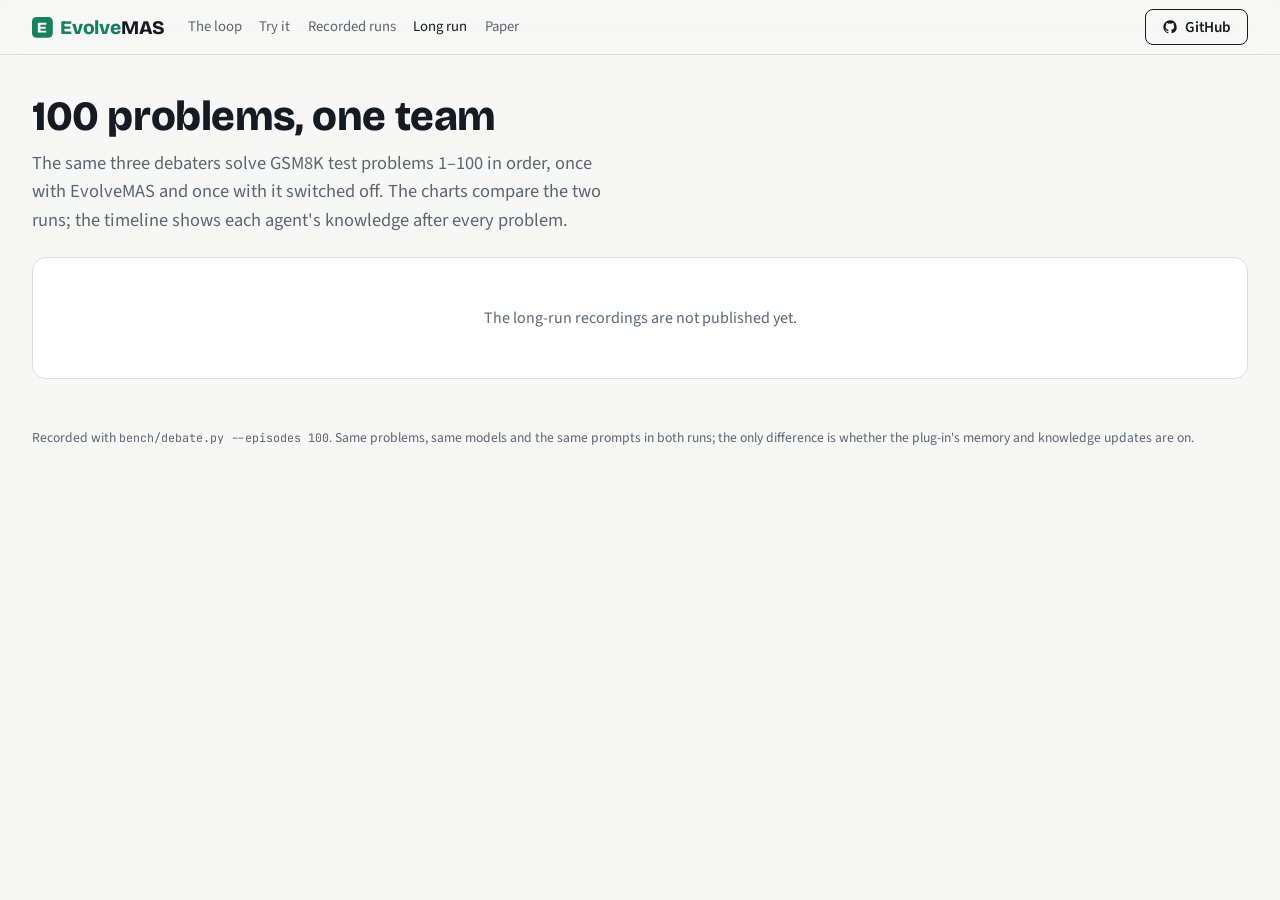
==== docs/longrun.html @ 8e8c8870 "Redesign the site around the method: the page walks Execute, Evaluate, Evolve The homepage now opens" ====
<!doctype html>
<html lang="en">
<head>
<meta charset="utf-8">
<meta name="viewport" content="width=device-width, initial-scale=1, viewport-fit=cover">
<title>EvolveMAS Long Run</title>
<meta name="description" content="One debate team, 100 GSM8K problems in a row, with and without EvolveMAS: accuracy over time and how each agent's knowledge changed.">
<link rel="icon" href="data:image/svg+xml,%3Csvg xmlns=%22http://www.w3.org/2000/svg%22 viewBox=%220 0 32 32%22%3E%3Crect width=%2232%22 height=%2232%22 rx=%227%22 fill=%22%231c8564%22/%3E%3Cpath d=%22M9 9h13v3H13v3h8v3h-8v3h9v3H9z%22 fill=%22white%22/%3E%3C/svg%3E">
<link rel="preconnect" href="https://fonts.googleapis.com">
<link rel="preconnect" href="https://fonts.gstatic.com" crossorigin>
<link rel="stylesheet" href="site.css">
<link rel="stylesheet" href="https://fonts.googleapis.com/css2?family=Bricolage+Grotesque:opsz,wght@12..96,500;12..96,700;12..96,800&family=Source+Sans+3:ital,wght@0,400;0,600;1,400&family=JetBrains+Mono:wght@400;500&display=swap">
<style>
/* Layout: summary numbers, two comparison charts, then a knowledge timeline (slider + per-agent knowledge with diffs). */
:root { --on: var(--know); --off: #8a96a6; --within: var(--mem); }
@media (prefers-color-scheme: dark) { :root:not([data-theme="light"]) { --off: #7d8a9a; } }
:root[data-theme="dark"] { --off: #7d8a9a; }
body { margin: 0; background: var(--bg); color: var(--fg); font: 400 1rem/1.55 var(--font-body); padding-inline: 1rem; padding-block: 0; }
a { color: var(--within); text-underline-offset: 0.18em; }
button, input { font: inherit; color: inherit; }
:focus-visible { outline: 2px solid var(--within); outline-offset: 2px; border-radius: 4px; }
code { font-family: var(--font-mono); font-size: 0.86em; }
.wrap { max-width: 76rem; margin-inline: auto; }
.wrap > header { padding-block: 2rem 1.4rem; }
.back { font: 500 0.8rem/1 var(--font-mono); color: var(--muted); text-decoration: none; }
h1 { font: 800 clamp(1.8rem, 4vw, 2.6rem)/1.05 var(--font-display); margin: 0.5rem 0 0; letter-spacing: -0.01em; }
.lede { color: var(--muted); max-width: 66ch; margin: 0.6rem 0 0; }
h2 { font: 700 1.25rem/1.25 var(--font-display); margin: 0 0 0.3rem; }
.sub { color: var(--muted); font-size: 0.92rem; margin: 0 0 0.9rem; }
.card { background: var(--surface); border: 1px solid var(--rule); border-radius: 14px; padding: 1.1rem 1.2rem 1.2rem; }
.stack { display: grid; gap: 1.2rem; padding-bottom: 3rem; }

.stats { display: grid; grid-template-columns: repeat(auto-fit, minmax(13rem, 1fr)); gap: 1rem; }
.stat { border-top: 2px solid var(--fg); padding-top: 0.55rem; min-width: 0; }
.stat .lbl { color: var(--muted); font-size: 0.88rem; line-height: 1.35; }
.stat .vals { display: flex; gap: 1rem; align-items: baseline; margin-top: 0.25rem; font-variant-numeric: tabular-nums; flex-wrap: wrap; }
.stat .v { font: 700 1.7rem/1 var(--font-display); }
.stat .v small { font: 500 0.72rem/1 var(--font-mono); letter-spacing: 0.06em; text-transform: uppercase; display: block; margin-top: 0.3rem; }
.v.on { color: var(--on); } .v.off { color: var(--off); }

.charts { display: grid; grid-template-columns: minmax(0, 1fr); gap: 1.2rem; }
@media (min-width: 60rem) { .charts { grid-template-columns: minmax(0, 1fr) minmax(0, 1fr); } }
svg.chart { width: 100%; height: auto; display: block; }
.axis { stroke: var(--rule); }
.tick { fill: var(--muted); font: 400 11px var(--font-mono); }
.legend { display: flex; flex-wrap: wrap; gap: 0.3rem 1.2rem; font-size: 0.85rem; color: var(--muted); margin-top: 0.4rem; }
.legend i { display: inline-block; width: 1.1rem; height: 0.22rem; border-radius: 2px; vertical-align: 0.22em; margin-right: 0.35rem; }

.timeline-head { display: flex; flex-wrap: wrap; gap: 0.6rem 1.2rem; align-items: center; justify-content: space-between; }
.slider { display: flex; align-items: center; gap: 0.8rem; flex: 1; min-width: 16rem; }
.slider input { flex: 1; accent-color: var(--on); }
.slider output { font: 500 0.9rem/1 var(--font-mono); min-width: 6.5rem; text-align: right; font-variant-numeric: tabular-nums; }
.stepbtn { border: 1px solid var(--rule); background: transparent; border-radius: 8px; padding: 0.3rem 0.6rem; cursor: pointer; }
.picker { display: flex; gap: 0.3rem; flex-wrap: wrap; }
.picker button { border: 1px solid var(--rule); background: transparent; border-radius: 999px; padding: 0.25rem 0.7rem; cursor: pointer; font-size: 0.85rem; }
.picker button[aria-pressed="true"] { background: var(--fg); color: var(--bg); border-color: var(--fg); }
.changes { margin-top: 0.8rem; }
.changes svg { width: 100%; height: 3.2rem; display: block; cursor: pointer; }

.tl { display: grid; grid-template-columns: minmax(0, 1fr); gap: 1.2rem; margin-top: 1rem; }
@media (min-width: 60rem) { .tl { grid-template-columns: minmax(0, 0.9fr) minmax(0, 1.1fr); } }
.prob { background: var(--surface-2); border-radius: 10px; padding: 0.8rem 0.9rem; font-size: 0.92rem; min-width: 0; }
.prob .id { font: 500 0.72rem/1 var(--font-mono); letter-spacing: 0.06em; text-transform: uppercase; color: var(--muted); }
.prob p { margin: 0.35rem 0 0.7rem; }
.ans { width: 100%; border-collapse: collapse; font-size: 0.86rem; font-variant-numeric: tabular-nums; }
.ans th, .ans td { text-align: left; padding: 0.25rem 0.4rem; border-top: 1px solid var(--rule); }
.ans th { font: 500 0.7rem/1.2 var(--font-mono); text-transform: uppercase; letter-spacing: 0.05em; color: var(--muted); }
.ok { color: var(--on); } .no { color: var(--bad); }
.kn { min-width: 0; display: grid; gap: 0.8rem; font-size: 0.9rem; }
.kn h3 { margin: 0 0 0.3rem; font: 500 0.72rem/1 var(--font-mono); letter-spacing: 0.08em; text-transform: uppercase; color: var(--on); display: flex; gap: 0.5rem; align-items: baseline; }
.kn h3 span { color: var(--muted); text-transform: none; letter-spacing: 0; font-family: var(--font-body); font-size: 0.85rem; }
.kn ul { margin: 0; padding: 0; list-style: none; display: grid; gap: 0.2rem; }
.kn li { padding: 0.18rem 0.4rem; border-radius: 4px; overflow-wrap: anywhere; }
.kn li.new { background: var(--new-bg); } .kn li.chg { background: var(--chg-bg); }
.kn .none { color: var(--muted); font-style: italic; }
.kn .rel { font-family: var(--font-mono); font-size: 0.8em; color: var(--muted); }
.removed { color: var(--muted); text-decoration: line-through; }
.note { font-size: 0.88rem; color: var(--muted); border-left: 2px solid var(--rule); padding-left: 0.7rem; max-width: 70ch; }
.empty { padding: 3rem 1rem; text-align: center; color: var(--muted); }
footer { padding-block: 0 3rem; color: var(--muted); font-size: 0.85rem; }
</style>
</head>
<body>
<header class="nav"><div class="wrap">
  <a class="logo" href="./"><svg viewBox="0 0 32 32" aria-hidden="true"><rect width="32" height="32" rx="7" fill="var(--know)"/><path d="M9 9h13v3H13v3h8v3h-8v3h9v3H9z" fill="#fff"/></svg><span><span class="e">Evolve</span>MAS</span></a>
  <nav aria-label="Pages">
    <a href="./#loop">The loop</a><a href="./#try">Try it</a><a href="replay.html">Recorded runs</a><a href="longrun.html" aria-current="page">Long run</a><a href="./#paper">Paper</a>
  </nav>
  <a class="btn gh" href="https://github.com/WuYalun/EvolveMAS" target="_blank" rel="noopener" aria-label="GitHub"><svg viewBox="0 0 24 24" aria-hidden="true"><path d="M12 2a10 10 0 0 0-3.2 19.5c.5.1.7-.2.7-.5v-1.7c-2.8.6-3.4-1.3-3.4-1.3-.5-1.2-1.1-1.5-1.1-1.5-.9-.6.1-.6.1-.6 1 .1 1.5 1 1.5 1 .9 1.5 2.4 1.1 2.9.8.1-.6.3-1.1.6-1.3-2.2-.3-4.6-1.1-4.6-5 0-1.1.4-2 1-2.7-.1-.3-.4-1.3.1-2.7 0 0 .8-.3 2.8 1a9.6 9.6 0 0 1 5 0c1.9-1.3 2.8-1 2.8-1 .5 1.4.2 2.4.1 2.7.6.7 1 1.6 1 2.7 0 3.9-2.4 4.7-4.6 5 .4.3.7.9.7 1.9V21c0 .3.2.6.7.5A10 10 0 0 0 12 2z"/></svg>GitHub</a>
</div></header>
<div class="wrap">
<header>
    <h1>100 problems, one team</h1>
  <p class="lede" id="lede">The same three debaters solve GSM8K test problems 1–100 in order, once with EvolveMAS and once with it switched off. The charts compare the two runs; the timeline shows each agent's knowledge after every problem.</p>
</header>

<div class="stack" id="root"><div class="card empty">Loading the two runs…</div></div>

<footer>Recorded with <code>bench/debate.py --episodes 100</code>. Same problems, same models and the same prompts in both runs; the only difference is whether the plug-in's memory and knowledge updates are on.</footer>
</div>

<script>
(function () {
  "use strict";
  var $ = function (id) { return document.getElementById(id); };
  var AG = ["agent_a", "agent_b", "agent_c"];
  var NAME = { agent_a: "Agent A", agent_b: "Agent B", agent_c: "Agent C" };
  var on, off, idx = 0, agent = "agent_c";

  Promise.all(["runs/debate_long_on.json", "runs/debate_long_off.json"].map(function (u) {
    return fetch(u).then(function (r) { return r.ok ? r.json() : null; }).catch(function () { return null; });
  })).then(function (res) {
    on = res[0]; off = res[1];
    if (!on || !off) { $("root").innerHTML = '<div class="card empty">The long-run recordings are not published yet.</div>'; return; }
    build();
  });

  function pct(n, d) { return d ? Math.round(100 * n / d) : 0; }
  function count(run, f) { return run.episodes.filter(f).length; }
  function cum(run, f) { var c = 0; return run.episodes.map(function (e, i) { if (f(e)) c++; return c / (i + 1); }); }
  function esc(s) { return String(s == null ? "" : s).replace(/[&<>"']/g, function (c) { return { "&": "&amp;", "<": "&lt;", ">": "&gt;", '"': "&quot;", "'": "&#39;" }[c]; }); }

  function build() {
    var n = Math.min(on.episodes.length, off.episodes.length);
    var team = function (e) { return e.team_correct; };
    var cFirst = function (e) { return e.answers.agent_c.round1_correct; };
    var allFirst = function (e) { return AG.every(function (a) { return e.answers[a].round1_correct; }); };
    var fixedC = function (e) { return !e.answers.agent_c.round1_correct && e.answers.agent_c.final_correct; };
    var m = on.models || {};
    var h = '';
    h += '<div class="card"><div class="stats">' +
      stat("Team answer correct", count(on, team), count(off, team), n) +
      stat("Agent C's first answer correct", count(on, cFirst), count(off, cFirst), n) +
      stat("All three first answers correct", count(on, allFirst), count(off, allFirst), n) +
      stat("Agent C wrong first, fixed by debate", count(on, fixedC), count(off, fixedC), n) +
      '</div><p class="note" style="margin-top:1rem">Models: ' + Object.keys(m).map(function (k) { return esc(k) + ' <code>' + esc(m[k]) + '</code>'; }).join(", ") +
      '. One run of each condition, so differences of a few problems are within run-to-run noise.</p></div>';
    h += '<div class="charts">' +
      '<div class="card"><h2>Team accuracy so far</h2><p class="sub">Share of problems answered correctly by majority vote, up to each problem</p><svg class="chart" id="c1" viewBox="0 0 560 230"></svg>' + legend() + '</div>' +
      '<div class="card"><h2>Agent C\'s first answers so far</h2><p class="sub">Share of problems where the fast agent was right before reading the others</p><svg class="chart" id="c2" viewBox="0 0 560 230"></svg>' + legend() + '</div>' +
      '</div>';
    h += '<div class="card"><div class="timeline-head"><div><h2>Knowledge over time</h2><p class="sub" style="margin:0">With EvolveMAS on. Drag to any problem to see what each agent knew after it.</p></div>' +
      '<div class="picker" id="picker">' + AG.map(function (a) { return '<button type="button" data-a="' + a + '" aria-pressed="' + (a === agent) + '">' + NAME[a] + '</button>'; }).join("") + '</div></div>' +
      '<div class="slider" style="margin-top:0.9rem"><button type="button" class="stepbtn" id="prev" aria-label="Previous problem">◀</button>' +
      '<label for="pos" class="sub" style="margin:0">Problem</label><input type="range" id="pos" min="1" max="' + n + '" value="1"><output id="posout"></output>' +
      '<button type="button" class="stepbtn" id="next" aria-label="Next problem">▶</button></div>' +
      '<div class="changes"><p class="sub" style="margin:0.4rem 0 0.2rem">How much the selected agent\'s knowledge changed after each problem (red marks: Agent C\'s first answer was wrong)</p><svg id="chg" viewBox="0 0 560 48" preserveAspectRatio="none" role="img" aria-label="Knowledge changes per problem"></svg></div>' +
      '<div class="tl"><div class="prob" id="prob"></div><div class="kn" id="know"></div></div></div>';
    $("root").innerHTML = h;

    line($("c1"), [cum(on, team), cum(off, team)], n);
    line($("c2"), [cum(on, cFirst), cum(off, cFirst)], n);
    $("pos").oninput = function () { idx = +this.value - 1; render(); };
    $("prev").onclick = function () { idx = Math.max(0, idx - 1); $("pos").value = idx + 1; render(); };
    $("next").onclick = function () { idx = Math.min(n - 1, idx + 1); $("pos").value = idx + 1; render(); };
    document.querySelectorAll("#picker button").forEach(function (b) {
      b.onclick = function () { agent = b.getAttribute("data-a"); document.querySelectorAll("#picker button").forEach(function (x) { x.setAttribute("aria-pressed", String(x === b)); }); render(); };
    });
    $("chg").addEventListener("click", function (e) {
      var r = this.getBoundingClientRect(); idx = Math.max(0, Math.min(n - 1, Math.floor((e.clientX - r.left) / r.width * n))); $("pos").value = idx + 1; render();
    });
    render();
  }

  function stat(label, a, b, n) {
    return '<div class="stat"><div class="lbl">' + label + '</div><div class="vals">' +
      '<span class="v on">' + pct(a, n) + '%<small>on · ' + a + '/' + n + '</small></span>' +
      '<span class="v off">' + pct(b, n) + '%<small>off · ' + b + '/' + n + '</small></span></div></div>';
  }
  function legend() { return '<div class="legend"><span><i style="background:var(--on)"></i>EvolveMAS on</span><span><i style="background:var(--off)"></i>EvolveMAS off</span></div>'; }

  function line(svg, series, n) {
    var W = 560, H = 230, L = 42, R = 16, T = 12, B = 30;
    var all = series[0].concat(series[1]);
    var mn = Math.min.apply(null, all.filter(function (_, i) { return i % n >= Math.min(5, n - 1); }));
    var lo = Math.max(0, Math.min(0.8, Math.floor((mn - 0.02) * 10) / 10));
    var step = 1 - lo <= 0.3 ? 0.05 : 1 - lo <= 0.6 ? 0.1 : 0.2;
    var x = function (i) { return L + i * (W - L - R) / Math.max(1, n - 1); };
    var y = function (v) { return T + (1 - (v - lo) / (1 - lo)) * (H - T - B); };
    var g = [];
    for (var v = lo; v <= 1.0001; v = Math.round((v + step) * 100) / 100) {
      g.push('<line class="axis" x1="' + L + '" x2="' + (W - R) + '" y1="' + y(v) + '" y2="' + y(v) + '"/>');
      g.push('<text class="tick" x="' + (L - 6) + '" y="' + (y(v) + 4) + '" text-anchor="end">' + Math.round(v * 100) + '%</text>');
    }
    [1, Math.round(n / 4), Math.round(n / 2), Math.round(3 * n / 4), n].forEach(function (k) {
      g.push('<text class="tick" x="' + x(k - 1) + '" y="' + (H - 8) + '" text-anchor="middle">' + k + '</text>');
    });
    var labelY = {};
    var lastOn = series[0][n - 1], lastOff = series[1][n - 1];
    labelY[0] = Math.max(T + 10, y(lastOn) - 9); labelY[1] = Math.min(H - B - 4, y(lastOff) + 16);
    if (Math.abs(labelY[1] - labelY[0]) < 13) labelY[1] = labelY[0] + 13;
    [[1, "var(--off)"], [0, "var(--on)"]].forEach(function (p) {
      var s = series[p[0]].slice(0, n);
      g.push('<path d="' + s.map(function (v, i) { return (i ? "L" : "M") + x(i).toFixed(1) + " " + y(v).toFixed(1); }).join(" ") + '" fill="none" stroke="' + p[1] + '" stroke-width="2.4" stroke-linejoin="round"/>');
      var last = s[s.length - 1];
      g.push('<circle cx="' + x(s.length - 1) + '" cy="' + y(last) + '" r="4" fill="' + p[1] + '"/>');
      var ly = labelY[p[0]];
      g.push('<text class="tick" x="' + (x(s.length - 1) - 8) + '" y="' + ly + '" text-anchor="end" style="fill:' + p[1] + '">' + (p[0] ? "off " : "on ") + Math.round(last * 100) + '%</text>');
    });
    svg.innerHTML = g.join("");
  }

  function know(i) { return i >= 0 ? on.episodes[i].knowledge[agent] : { strategies: [], partners: {} }; }
  function diffCount(a, b) {
    var oldS = {}; a.strategies.forEach(function (s) { oldS[s] = 1; });
    var c = b.strategies.filter(function (s) { return !oldS[s]; }).length;
    var newS = {}; b.strategies.forEach(function (s) { newS[s] = 1; });
    c += a.strategies.filter(function (s) { return !newS[s]; }).length;
    Object.keys(b.partners).forEach(function (k) { var o = a.partners[k], p = b.partners[k]; if (!o || o.tendency !== p.tendency || o.reliability !== p.reliability) c++; });
    return c;
  }

  function render() {
    var n = Math.min(on.episodes.length, off.episodes.length);
    $("posout").textContent = (idx + 1) + " of " + n;
    // changes strip
    var W = 560, H = 48, bw = W / n, g = [], maxc = 1, cs = [];
    for (var i = 0; i < n; i++) { var c = diffCount(know(i - 1), know(i)); cs.push(c); maxc = Math.max(maxc, c); }
    cs.forEach(function (c, i) {
      var h = c ? 4 + (H - 14) * c / maxc : 1.5;
      g.push('<rect x="' + (i * bw + bw * 0.15) + '" y="' + (H - 6 - h) + '" width="' + (bw * 0.7) + '" height="' + h + '" fill="var(--on)" opacity="' + (i === idx ? 1 : 0.55) + '"/>');
      if (!on.episodes[i].answers.agent_c.round1_correct) g.push('<rect x="' + (i * bw) + '" y="' + (H - 4) + '" width="' + bw + '" height="4" fill="var(--bad)"/>');
    });
    g.push('<rect x="' + (idx * bw) + '" y="0" width="' + bw + '" height="' + H + '" fill="none" stroke="var(--fg)" stroke-width="1.5"/>');
    $("chg").innerHTML = g.join("");

    // problem
    var e = on.episodes[idx], eo = off.episodes[idx];
    var row = function (lab, ep) {
      return '<tr><td>' + lab + '</td>' + AG.map(function (a) {
        var v = ep.answers[a];
        return '<td><span class="' + (v.round1_correct ? "ok" : "no") + '">' + esc(v.round1) + '</span> → <span class="' + (v.final_correct ? "ok" : "no") + '">' + esc(v.final) + '</span></td>';
      }).join("") + '<td class="' + (ep.team_correct ? "ok" : "no") + '">' + esc(ep.team_answer) + '</td></tr>';
    };
    $("prob").innerHTML = '<div class="id">' + esc(e.problem) + ' · answer key ' + esc(e.gold) + '</div>' +
      '<table class="ans"><thead><tr><th></th>' + AG.map(function (a) { return '<th>' + NAME[a] + '</th>'; }).join("") + '<th>Team</th></tr></thead><tbody>' +
      row("On", e) + row("Off", eo) + '</tbody></table>' +
      '<p class="sub" style="margin:0.6rem 0 0">Each cell: first answer → answer after reading the others.</p>';

    // knowledge
    var k = know(idx), p = know(idx - 1);
    var oldS = {}; p.strategies.forEach(function (s) { oldS[s] = 1; });
    var newS = {}; k.strategies.forEach(function (s) { newS[s] = 1; });
    var dropped = p.strategies.filter(function (s) { return !newS[s]; });
    var hh = '<div><h3>Interaction strategies <span>' + k.strategies.length + ' after this problem</span></h3>' +
      (k.strategies.length ? '<ul>' + k.strategies.map(function (s) { return '<li class="' + (oldS[s] ? "" : "new") + '">' + esc(s) + '</li>'; }).join("") +
        dropped.map(function (s) { return '<li class="removed">' + esc(s) + '</li>'; }).join("") + '</ul>' : '<div class="none">none yet</div>') + '</div>';
    var pk = Object.keys(k.partners);
    hh += '<div><h3>Partner profiles <span>' + NAME[agent] + "'s view of the others</span></h3>" +
      (pk.length ? '<ul>' + pk.map(function (name) {
        var v = k.partners[name], o = p.partners[name];
        var cls = !o ? "new" : (o.tendency !== v.tendency || o.reliability !== v.reliability) ? "chg" : "";
        return '<li class="' + cls + '"><b>' + esc(NAME[name] || name) + '</b>: ' + esc(v.tendency) + ' <span class="rel">(' + esc(v.reliability) + ')</span></li>';
      }).join("") + '</ul>' : '<div class="none">none yet</div>') + '</div>';
    hh += '<p class="sub" style="margin:0">Green: added after this problem. Yellow: rewritten. Struck through: dropped. Memory at this point holds ' + k.episodic + ' episodic entries and ' + k.semantic + ' facts.</p>';
    $("know").innerHTML = hh;
  }
})();
</script>
</body>
</html>
---- docs/site.css ----
/* EvolveMAS site system.
   Visual grammar: blue = within-episode memory (observe, context, MEMORY.md);
   green = cross-episode knowledge (end_episode, KNOWLEDGE.md). Every page uses only these two
   accents plus three setting colors for benchmark labels. */
:root {
  --bg: #f7f8f6; --surface: #ffffff; --surface-2: #eef1ee; --fg: #141b22; --muted: #5b6672; --rule: #dbe0dc;
  --mem: #2257d6;  --mem-soft: #e4ecfc;      /* within episode */
  --know: #17805e; --know-soft: #def3ea;     /* across episodes */
  --env: #8a6a17; --bad: #b8432c; --new-bg: #e0f4ea; --chg-bg: #fdf2d3;
  --coop: #17805e; --mixed: #c8661b; --adv: #c94343;
  --code-bg: #10161d; --code-fg: #dfe6ee;
  --font-display: "Bricolage Grotesque", "Helvetica Neue", Arial, sans-serif;
  --font-body: "Source Sans 3", "Helvetica Neue", Arial, sans-serif;
  --font-mono: "JetBrains Mono", ui-monospace, SFMono-Regular, Menlo, monospace;
  color-scheme: light;
}
@media (prefers-color-scheme: dark) {
  :root:not([data-theme="light"]) {
    --bg: #0d1216; --surface: #141b21; --surface-2: #1a232b; --fg: #e3e9ee; --muted: #98a5b1; --rule: #26313a;
    --mem: #79a2ff; --mem-soft: #1a2741; --know: #4fc79d; --know-soft: #14322a;
    --env: #d7b45c; --bad: #f08a72; --new-bg: #163525; --chg-bg: #392f16;
    --coop: #4fc79d; --mixed: #f0974f; --adv: #f07373; --code-bg: #090d11;
    color-scheme: dark;
  }
}
:root[data-theme="dark"] {
  --bg: #0d1216; --surface: #141b21; --surface-2: #1a232b; --fg: #e3e9ee; --muted: #98a5b1; --rule: #26313a;
  --mem: #79a2ff; --mem-soft: #1a2741; --know: #4fc79d; --know-soft: #14322a;
  --env: #d7b45c; --bad: #f08a72; --new-bg: #163525; --chg-bg: #392f16;
  --coop: #4fc79d; --mixed: #f0974f; --adv: #f07373; --code-bg: #090d11;
  color-scheme: dark;
}
* { box-sizing: border-box; }
[hidden] { display: none !important; }
html { scroll-padding-top: 4.5rem; }
body { margin: 0; background: var(--bg); color: var(--fg); font: 400 1.0625rem/1.6 var(--font-body); padding-inline: 1rem; padding-block: 0; }
img { max-width: 100%; height: auto; display: block; }
a { color: var(--mem); text-underline-offset: 0.18em; }
button, input, select { font: inherit; color: inherit; }
:focus-visible { outline: 2px solid var(--mem); outline-offset: 2px; border-radius: 4px; }
code { font-family: var(--font-mono); font-size: 0.86em; }
.wrap { max-width: 76rem; margin-inline: auto; }

/* nav */
.nav { position: sticky; top: env(safe-area-inset-top, 0px); z-index: 10; background: color-mix(in srgb, var(--bg) 88%, transparent); backdrop-filter: blur(8px); border-bottom: 1px solid var(--rule); margin-inline: -1rem; padding-inline: 1rem; }
.nav .wrap { display: flex; align-items: center; gap: 0.4rem 1.4rem; min-height: 3.4rem; flex-wrap: wrap; }
.logo { font: 800 1.2rem/1 var(--font-display); text-decoration: none; color: var(--fg); letter-spacing: -0.01em; display: inline-flex; align-items: center; gap: 0.45rem; }
.logo .e { color: var(--know); }
.logo svg { width: 1.3rem; height: 1.3rem; }
.nav nav { display: flex; gap: 0.2rem 1.1rem; flex-wrap: wrap; font-size: 0.92rem; }
.nav nav a { color: var(--muted); text-decoration: none; padding-block: 0.3rem; }
.nav nav a:hover, .nav nav a[aria-current="page"] { color: var(--fg); }
.nav .gh { margin-left: auto; }

/* type */
.eyebrow { font: 500 0.74rem/1.2 var(--font-mono); letter-spacing: 0.1em; text-transform: uppercase; color: var(--muted); margin: 0 0 0.9rem; }
h1, h2, h3 { text-wrap: balance; }
h2 { font: 700 clamp(1.6rem, 3.4vw, 2.3rem)/1.12 var(--font-display); letter-spacing: -0.015em; margin: 0 0 0.9rem; }
h3 { font: 700 1.15rem/1.25 var(--font-display); margin: 0 0 0.4rem; }
p { margin: 0 0 1rem; }
.lede { font-size: 1.15rem; color: var(--muted); max-width: 62ch; }
.mem { color: var(--mem); } .know { color: var(--know); }

/* buttons */
.btn { display: inline-flex; align-items: center; gap: 0.45rem; padding: 0.55rem 1rem; border-radius: 8px; border: 1px solid var(--fg); background: transparent; font: 600 0.95rem/1 var(--font-body); text-decoration: none; color: var(--fg); cursor: pointer; }
.btn:hover { background: var(--fg); color: var(--bg); }
.btn.solid { background: var(--fg); color: var(--bg); }
.btn.solid:hover { opacity: 0.88; }
.btn.pending { border-style: dashed; color: var(--muted); border-color: var(--muted); cursor: default; }
.btn.pending:hover { background: transparent; color: var(--muted); }
.btn svg { width: 1rem; height: 1rem; fill: currentColor; flex: none; }
.install { display: inline-flex; align-items: center; gap: 0.6rem; background: var(--code-bg); color: var(--code-fg); border-radius: 8px; padding: 0.5rem 0.55rem 0.5rem 0.85rem; font: 400 0.84rem/1.3 var(--font-mono); max-width: 100%; min-width: 0; }
.install span { overflow-x: auto; white-space: nowrap; }
.install button { border: 1px solid #3a4758; background: #182231; color: #dfe7f1; border-radius: 6px; padding: 0.3rem 0.55rem; font: 500 0.75rem/1 var(--font-mono); cursor: pointer; flex: none; }

/* code */
pre.code { background: var(--code-bg); color: var(--code-fg); border-radius: 10px; padding: 0.9rem 1rem; overflow-x: auto; margin: 0; font: 400 0.82rem/1.6 var(--font-mono); }
pre.code .c { color: #7f8ea3; } pre.code .k { color: #8fb6ff; } pre.code .s { color: #8fd9b8; } pre.code .h { color: #ffd38a; }
pre.code .hm { color: #8fb6ff; font-weight: 500; } pre.code .hk { color: #7fe0b6; font-weight: 500; }

/* sections */
.section { padding-block: 4rem; border-top: 1px solid var(--rule); }
.card { background: var(--surface); border: 1px solid var(--rule); border-radius: 12px; }
.pill { display: inline-block; font: 500 0.7rem/1 var(--font-mono); padding: 0.25rem 0.45rem; border-radius: 4px; border: 1px solid currentColor; white-space: nowrap; }
footer.site { border-top: 1px solid var(--rule); padding-block: 2rem 3rem; color: var(--muted); font-size: 0.88rem; display: flex; flex-wrap: wrap; gap: 0.5rem 1.5rem; justify-content: space-between; }
@media (prefers-reduced-motion: reduce) { * { transition: none !important; animation: none !important; } }
@media (max-width: 44rem) {
  .nav .wrap { flex-wrap: nowrap; gap: 0.8rem; min-height: 3rem; }
  .nav nav { flex-wrap: nowrap; overflow-x: auto; white-space: nowrap; min-width: 0; flex: 1; scrollbar-width: none; }
  .nav nav::-webkit-scrollbar { display: none; }
  .nav .gh { padding: 0.35rem 0.55rem; font-size: 0; gap: 0; }
  .nav .gh svg { width: 1.05rem; height: 1.05rem; }
}
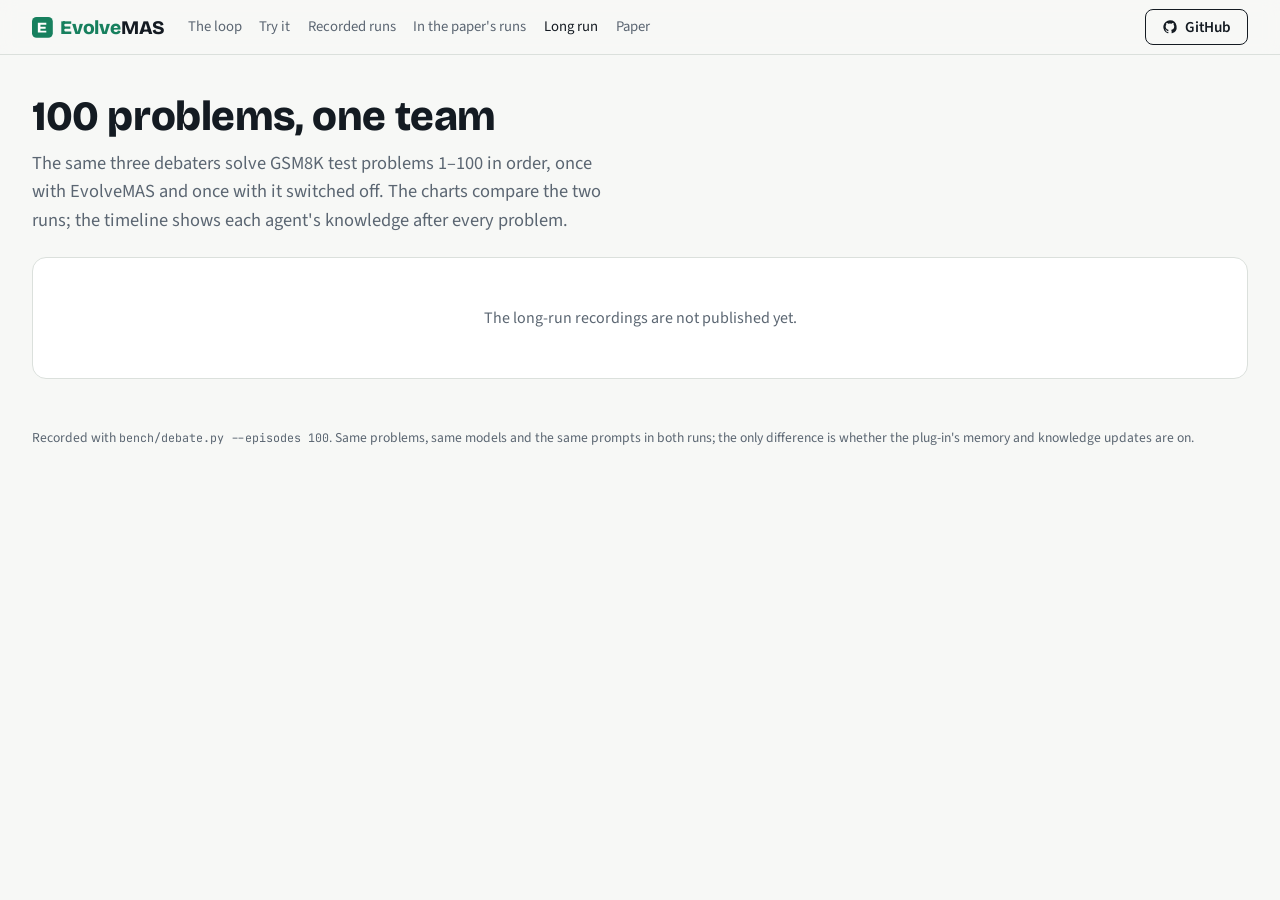
==== commit cb0dc306: "Add 'In the paper's runs': knowledge snapshots from the paper's freeze-eval chains For BBH, HumanEva" ====
--- a/docs/longrun.html
+++ b/docs/longrun.html
@@ -84,7 +84,7 @@
 <header class="nav"><div class="wrap">
   <a class="logo" href="./"><svg viewBox="0 0 32 32" aria-hidden="true"><rect width="32" height="32" rx="7" fill="var(--know)"/><path d="M9 9h13v3H13v3h8v3h-8v3h9v3H9z" fill="#fff"/></svg><span><span class="e">Evolve</span>MAS</span></a>
   <nav aria-label="Pages">
-    <a href="./#loop">The loop</a><a href="./#try">Try it</a><a href="replay.html">Recorded runs</a><a href="longrun.html" aria-current="page">Long run</a><a href="./#paper">Paper</a>
+    <a href="./#loop">The loop</a><a href="./#try">Try it</a><a href="replay.html">Recorded runs</a><a href="evolution.html">In the paper's runs</a><a href="longrun.html" aria-current="page">Long run</a><a href="./#paper">Paper</a>
   </nav>
   <a class="btn gh" href="https://github.com/WuYalun/EvolveMAS" target="_blank" rel="noopener" aria-label="GitHub"><svg viewBox="0 0 24 24" aria-hidden="true"><path d="M12 2a10 10 0 0 0-3.2 19.5c.5.1.7-.2.7-.5v-1.7c-2.8.6-3.4-1.3-3.4-1.3-.5-1.2-1.1-1.5-1.1-1.5-.9-.6.1-.6.1-.6 1 .1 1.5 1 1.5 1 .9 1.5 2.4 1.1 2.9.8.1-.6.3-1.1.6-1.3-2.2-.3-4.6-1.1-4.6-5 0-1.1.4-2 1-2.7-.1-.3-.4-1.3.1-2.7 0 0 .8-.3 2.8 1a9.6 9.6 0 0 1 5 0c1.9-1.3 2.8-1 2.8-1 .5 1.4.2 2.4.1 2.7.6.7 1 1.6 1 2.7 0 3.9-2.4 4.7-4.6 5 .4.3.7.9.7 1.9V21c0 .3.2.6.7.5A10 10 0 0 0 12 2z"/></svg>GitHub</a>
 </div></header>
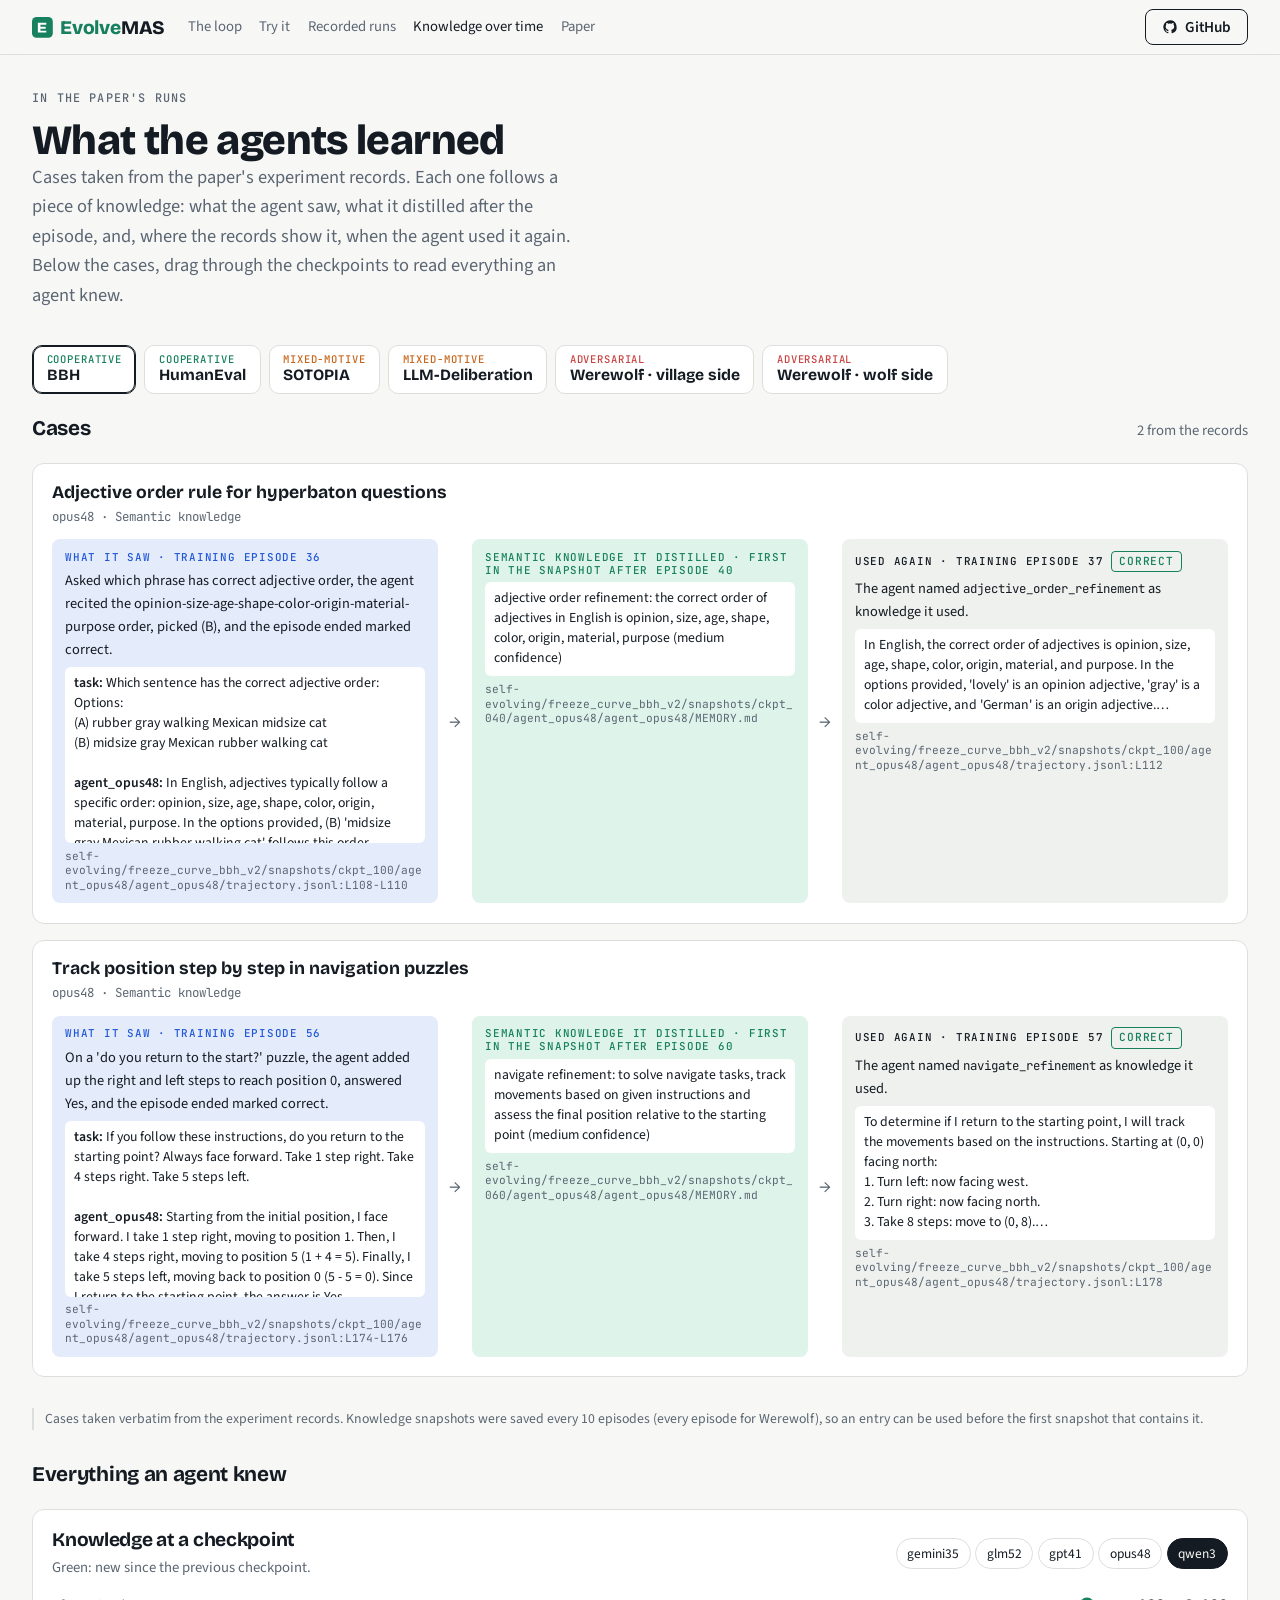
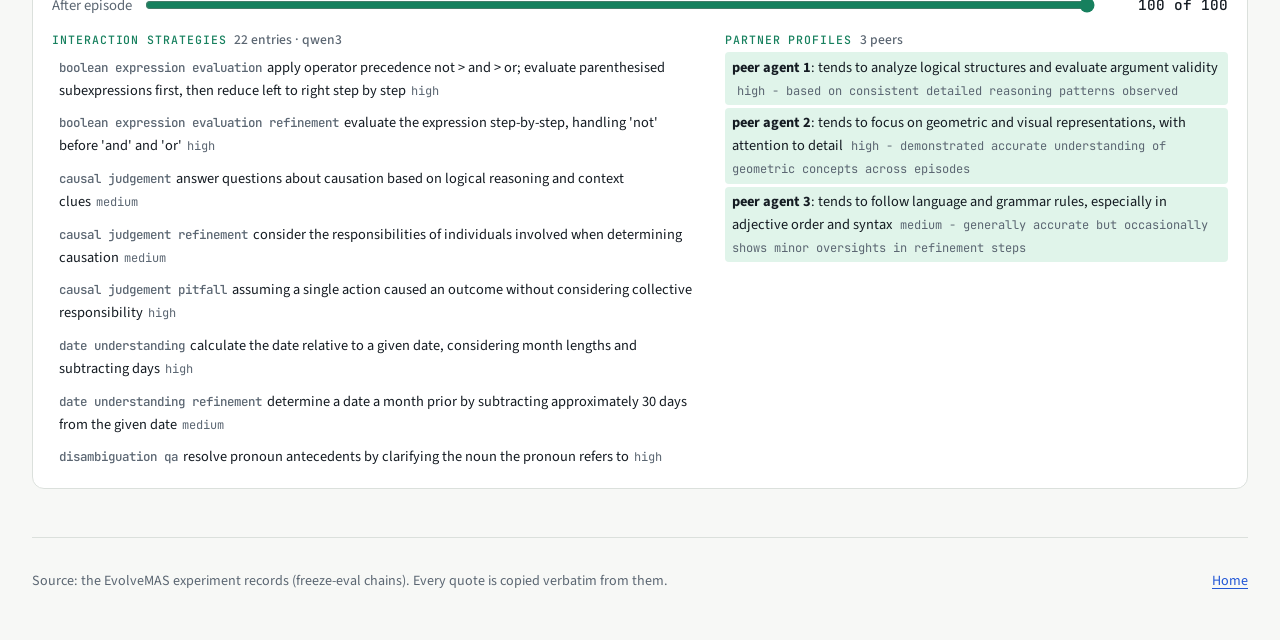
==== commit 37827a74: "Replace the long-run page with cases from the paper's experiment records longrun.html now shows real" ====
--- a/docs/longrun.html
+++ b/docs/longrun.html
@@ -3,257 +3,194 @@
 <head>
 <meta charset="utf-8">
 <meta name="viewport" content="width=device-width, initial-scale=1, viewport-fit=cover">
-<title>EvolveMAS Long Run</title>
-<meta name="description" content="One debate team, 100 GSM8K problems in a row, with and without EvolveMAS: accuracy over time and how each agent's knowledge changed.">
-<link rel="icon" href="data:image/svg+xml,%3Csvg xmlns=%22http://www.w3.org/2000/svg%22 viewBox=%220 0 32 32%22%3E%3Crect width=%2232%22 height=%2232%22 rx=%227%22 fill=%22%231c8564%22/%3E%3Cpath d=%22M9 9h13v3H13v3h8v3h-8v3h9v3H9z%22 fill=%22white%22/%3E%3C/svg%3E">
+<title>EvolveMAS Knowledge Over Time</title>
+<meta name="description" content="Real cases from the EvolveMAS paper's experiments: what an agent saw, the knowledge it distilled, and where it used that knowledge later.">
+<link rel="icon" href="data:image/svg+xml,%3Csvg xmlns=%22http://www.w3.org/2000/svg%22 viewBox=%220 0 32 32%22%3E%3Crect width=%2232%22 height=%2232%22 rx=%227%22 fill=%22%2317805e%22/%3E%3Cpath d=%22M9 9h13v3H13v3h8v3h-8v3h9v3H9z%22 fill=%22white%22/%3E%3C/svg%3E">
 <link rel="preconnect" href="https://fonts.googleapis.com">
 <link rel="preconnect" href="https://fonts.gstatic.com" crossorigin>
 <link rel="stylesheet" href="site.css">
 <link rel="stylesheet" href="https://fonts.googleapis.com/css2?family=Bricolage+Grotesque:opsz,wght@12..96,500;12..96,700;12..96,800&family=Source+Sans+3:ital,wght@0,400;0,600;1,400&family=JetBrains+Mono:wght@400;500&display=swap">
 <style>
-/* Layout: summary numbers, two comparison charts, then a knowledge timeline (slider + per-agent knowledge with diffs). */
-:root { --on: var(--know); --off: #8a96a6; --within: var(--mem); }
-@media (prefers-color-scheme: dark) { :root:not([data-theme="light"]) { --off: #7d8a9a; } }
-:root[data-theme="dark"] { --off: #7d8a9a; }
-body { margin: 0; background: var(--bg); color: var(--fg); font: 400 1rem/1.55 var(--font-body); padding-inline: 1rem; padding-block: 0; }
-a { color: var(--within); text-underline-offset: 0.18em; }
-button, input { font: inherit; color: inherit; }
-:focus-visible { outline: 2px solid var(--within); outline-offset: 2px; border-radius: 4px; }
-code { font-family: var(--font-mono); font-size: 0.86em; }
-.wrap { max-width: 76rem; margin-inline: auto; }
-.wrap > header { padding-block: 2rem 1.4rem; }
-.back { font: 500 0.8rem/1 var(--font-mono); color: var(--muted); text-decoration: none; }
-h1 { font: 800 clamp(1.8rem, 4vw, 2.6rem)/1.05 var(--font-display); margin: 0.5rem 0 0; letter-spacing: -0.01em; }
-.lede { color: var(--muted); max-width: 66ch; margin: 0.6rem 0 0; }
-h2 { font: 700 1.25rem/1.25 var(--font-display); margin: 0 0 0.3rem; }
-.sub { color: var(--muted); font-size: 0.92rem; margin: 0 0 0.9rem; }
-.card { background: var(--surface); border: 1px solid var(--rule); border-radius: 14px; padding: 1.1rem 1.2rem 1.2rem; }
-.stack { display: grid; gap: 1.2rem; padding-bottom: 3rem; }
-
-.stats { display: grid; grid-template-columns: repeat(auto-fit, minmax(13rem, 1fr)); gap: 1rem; }
-.stat { border-top: 2px solid var(--fg); padding-top: 0.55rem; min-width: 0; }
-.stat .lbl { color: var(--muted); font-size: 0.88rem; line-height: 1.35; }
-.stat .vals { display: flex; gap: 1rem; align-items: baseline; margin-top: 0.25rem; font-variant-numeric: tabular-nums; flex-wrap: wrap; }
-.stat .v { font: 700 1.7rem/1 var(--font-display); }
-.stat .v small { font: 500 0.72rem/1 var(--font-mono); letter-spacing: 0.06em; text-transform: uppercase; display: block; margin-top: 0.3rem; }
-.v.on { color: var(--on); } .v.off { color: var(--off); }
-
-.charts { display: grid; grid-template-columns: minmax(0, 1fr); gap: 1.2rem; }
-@media (min-width: 60rem) { .charts { grid-template-columns: minmax(0, 1fr) minmax(0, 1fr); } }
+/* Layout: setting tabs; then a two-column card (frozen-score chart | knowledge growth), then the knowledge browser
+   (checkpoint slider + agent picker + strategies and partner profiles with diffs). */
+.page-head { padding-block: 2.2rem 1.2rem; }
+.page-head h1 { font: 800 clamp(1.8rem, 4vw, 2.6rem)/1.05 var(--font-display); margin: 0; letter-spacing: -0.015em; }
+.tabs { display: flex; flex-wrap: wrap; gap: 0.5rem; margin-bottom: 1rem; }
+.tab { border: 1px solid var(--rule); background: var(--surface); border-radius: 10px; padding: 0.5rem 0.85rem; cursor: pointer; text-align: left; display: flex; flex-direction: column; gap: 0.1rem; }
+.tab b { font: 700 0.98rem/1.2 var(--font-display); }
+.tab span { font: 500 0.66rem/1 var(--font-mono); letter-spacing: 0.08em; text-transform: uppercase; }
+.tab[data-setting="cooperative"] span { color: var(--coop); } .tab[data-setting="mixed-motive"] span { color: var(--mixed); } .tab[data-setting="adversarial"] span { color: var(--adv); }
+.tab[aria-selected="true"] { border-color: var(--fg); box-shadow: inset 0 0 0 1px var(--fg); }
+.stack { display: grid; gap: 1.1rem; padding-bottom: 3rem; }
+.card { padding: 1.1rem 1.2rem 1.2rem; }
+.card h2 { font: 700 1.2rem/1.25 var(--font-display); margin: 0 0 0.25rem; }
+.sub { color: var(--muted); font-size: 0.92rem; margin: 0 0 0.8rem; }
+.two { display: grid; grid-template-columns: minmax(0, 1fr); gap: 1.1rem; }
+@media (min-width: 60rem) { .two { grid-template-columns: minmax(0, 1.2fr) minmax(0, 1fr); } }
 svg.chart { width: 100%; height: auto; display: block; }
-.axis { stroke: var(--rule); }
-.tick { fill: var(--muted); font: 400 11px var(--font-mono); }
-.legend { display: flex; flex-wrap: wrap; gap: 0.3rem 1.2rem; font-size: 0.85rem; color: var(--muted); margin-top: 0.4rem; }
-.legend i { display: inline-block; width: 1.1rem; height: 0.22rem; border-radius: 2px; vertical-align: 0.22em; margin-right: 0.35rem; }
-
-.timeline-head { display: flex; flex-wrap: wrap; gap: 0.6rem 1.2rem; align-items: center; justify-content: space-between; }
-.slider { display: flex; align-items: center; gap: 0.8rem; flex: 1; min-width: 16rem; }
-.slider input { flex: 1; accent-color: var(--on); }
-.slider output { font: 500 0.9rem/1 var(--font-mono); min-width: 6.5rem; text-align: right; font-variant-numeric: tabular-nums; }
-.stepbtn { border: 1px solid var(--rule); background: transparent; border-radius: 8px; padding: 0.3rem 0.6rem; cursor: pointer; }
-.picker { display: flex; gap: 0.3rem; flex-wrap: wrap; }
-.picker button { border: 1px solid var(--rule); background: transparent; border-radius: 999px; padding: 0.25rem 0.7rem; cursor: pointer; font-size: 0.85rem; }
+.axis { stroke: var(--rule); } .tick { fill: var(--muted); font: 400 11px var(--font-mono); }
+.note { font-size: 0.86rem; color: var(--muted); border-left: 2px solid var(--rule); padding-left: 0.7rem; margin: 0.8rem 0 0; }
+.how { display: grid; grid-template-columns: repeat(auto-fit, minmax(12rem, 1fr)); gap: 0.8rem; margin-top: 0.9rem; }
+.how div { font-size: 0.9rem; }
+.how b { display: block; font: 500 0.7rem/1.3 var(--font-mono); letter-spacing: 0.06em; text-transform: uppercase; color: var(--muted); margin-bottom: 0.2rem; }
+.ctl { display: flex; flex-wrap: wrap; gap: 0.6rem 1rem; align-items: center; justify-content: space-between; }
+.slider { display: flex; align-items: center; gap: 0.7rem; flex: 1; min-width: 15rem; }
+.slider input { flex: 1; accent-color: var(--know); }
+.slider output { font: 500 0.9rem/1 var(--font-mono); min-width: 7.5rem; text-align: right; }
+.picker { display: flex; flex-wrap: wrap; gap: 0.3rem; }
+.picker button { border: 1px solid var(--rule); background: transparent; border-radius: 999px; padding: 0.22rem 0.65rem; cursor: pointer; font-size: 0.84rem; }
 .picker button[aria-pressed="true"] { background: var(--fg); color: var(--bg); border-color: var(--fg); }
-.changes { margin-top: 0.8rem; }
-.changes svg { width: 100%; height: 3.2rem; display: block; cursor: pointer; }
-
-.tl { display: grid; grid-template-columns: minmax(0, 1fr); gap: 1.2rem; margin-top: 1rem; }
-@media (min-width: 60rem) { .tl { grid-template-columns: minmax(0, 0.9fr) minmax(0, 1.1fr); } }
-.prob { background: var(--surface-2); border-radius: 10px; padding: 0.8rem 0.9rem; font-size: 0.92rem; min-width: 0; }
-.prob .id { font: 500 0.72rem/1 var(--font-mono); letter-spacing: 0.06em; text-transform: uppercase; color: var(--muted); }
-.prob p { margin: 0.35rem 0 0.7rem; }
-.ans { width: 100%; border-collapse: collapse; font-size: 0.86rem; font-variant-numeric: tabular-nums; }
-.ans th, .ans td { text-align: left; padding: 0.25rem 0.4rem; border-top: 1px solid var(--rule); }
-.ans th { font: 500 0.7rem/1.2 var(--font-mono); text-transform: uppercase; letter-spacing: 0.05em; color: var(--muted); }
-.ok { color: var(--on); } .no { color: var(--bad); }
-.kn { min-width: 0; display: grid; gap: 0.8rem; font-size: 0.9rem; }
-.kn h3 { margin: 0 0 0.3rem; font: 500 0.72rem/1 var(--font-mono); letter-spacing: 0.08em; text-transform: uppercase; color: var(--on); display: flex; gap: 0.5rem; align-items: baseline; }
+.kgrid { display: grid; grid-template-columns: minmax(0, 1fr); gap: 1.2rem; margin-top: 1rem; }
+@media (min-width: 60rem) { .kgrid { grid-template-columns: minmax(0, 1.3fr) minmax(0, 1fr); } }
+.kn h3 { margin: 0 0 0.35rem; font: 500 0.72rem/1 var(--font-mono); letter-spacing: 0.08em; text-transform: uppercase; color: var(--know); display: flex; gap: 0.5rem; align-items: baseline; flex-wrap: wrap; }
 .kn h3 span { color: var(--muted); text-transform: none; letter-spacing: 0; font-family: var(--font-body); font-size: 0.85rem; }
-.kn ul { margin: 0; padding: 0; list-style: none; display: grid; gap: 0.2rem; }
-.kn li { padding: 0.18rem 0.4rem; border-radius: 4px; overflow-wrap: anywhere; }
-.kn li.new { background: var(--new-bg); } .kn li.chg { background: var(--chg-bg); }
-.kn .none { color: var(--muted); font-style: italic; }
-.kn .rel { font-family: var(--font-mono); font-size: 0.8em; color: var(--muted); }
-.removed { color: var(--muted); text-decoration: line-through; }
-.note { font-size: 0.88rem; color: var(--muted); border-left: 2px solid var(--rule); padding-left: 0.7rem; max-width: 70ch; }
+.kn ul { margin: 0; padding: 0; list-style: none; display: grid; gap: 0.2rem; max-height: 26rem; overflow-y: auto; font-size: 0.9rem; }
+.kn li { padding: 0.2rem 0.45rem; border-radius: 4px; overflow-wrap: anywhere; }
+.kn li.new { background: var(--new-bg); }
+.kn li .k { font: 500 0.78rem/1.4 var(--font-mono); color: var(--muted); margin-right: 0.3rem; }
+.kn li .c { font: 400 0.75rem/1 var(--font-mono); color: var(--muted); margin-left: 0.3rem; }
+.kn .none { color: var(--muted); font-style: italic; font-size: 0.9rem; }
 .empty { padding: 3rem 1rem; text-align: center; color: var(--muted); }
-footer { padding-block: 0 3rem; color: var(--muted); font-size: 0.85rem; }
+.cases { display: grid; gap: 1rem; }
+.case { padding: 1.1rem 1.2rem 1.2rem; }
+.case h3 { font: 700 1.1rem/1.3 var(--font-display); margin: 0 0 0.2rem; }
+.case .meta { font: 400 0.78rem/1.4 var(--font-mono); color: var(--muted); margin-bottom: 0.9rem; }
+.flow { display: grid; grid-template-columns: minmax(0, 1fr); gap: 0.7rem; align-items: stretch; }
+@media (min-width: 62rem) { .flow { grid-template-columns: minmax(0, 1.15fr) auto minmax(0, 1fr) auto minmax(0, 1.15fr); } .flow.two { grid-template-columns: minmax(0, 1.2fr) auto minmax(0, 1fr); } }
+.step { border-radius: 8px; padding: 0.7rem 0.8rem; min-width: 0; display: flex; flex-direction: column; gap: 0.35rem; }
+.step .lbl { font: 500 0.68rem/1.2 var(--font-mono); letter-spacing: 0.07em; text-transform: uppercase; }
+.step.saw { background: var(--mem-soft); } .step.saw .lbl { color: var(--mem); }
+.step.learned { background: var(--know-soft); } .step.learned .lbl { color: var(--know); }
+.step.used { background: var(--surface-2); } .step.used .lbl { color: var(--fg); }
+.step p { margin: 0; font-size: 0.9rem; }
+.quote { font-size: 0.86rem; line-height: 1.45; background: var(--surface); border-radius: 6px; padding: 0.45rem 0.55rem; overflow-wrap: anywhere; white-space: pre-wrap; max-height: 11rem; overflow-y: auto; }
+.quote b { font-weight: 600; }
+.src { font: 400 0.7rem/1.3 var(--font-mono); color: var(--muted); overflow-wrap: anywhere; }
+.arrow { align-self: center; justify-self: center; color: var(--muted); font-size: 1.2rem; }
+@media (max-width: 61.99rem) { .arrow { transform: rotate(90deg); } }
+.pill.ok { color: var(--know); } .pill.no { color: var(--bad); }
+.section-h { display: flex; align-items: baseline; justify-content: space-between; gap: 1rem; flex-wrap: wrap; margin: 0.4rem 0 0.2rem; }
+.section-h h2 { font: 700 1.3rem/1.2 var(--font-display); margin: 0; }
+footer.site { margin-top: 0; }
 </style>
 </head>
 <body>
 <header class="nav"><div class="wrap">
   <a class="logo" href="./"><svg viewBox="0 0 32 32" aria-hidden="true"><rect width="32" height="32" rx="7" fill="var(--know)"/><path d="M9 9h13v3H13v3h8v3h-8v3h9v3H9z" fill="#fff"/></svg><span><span class="e">Evolve</span>MAS</span></a>
   <nav aria-label="Pages">
-    <a href="./#loop">The loop</a><a href="./#try">Try it</a><a href="replay.html">Recorded runs</a><a href="evolution.html">In the paper's runs</a><a href="longrun.html" aria-current="page">Long run</a><a href="./#paper">Paper</a>
+    <a href="./#loop">The loop</a><a href="./#try">Try it</a><a href="replay.html">Recorded runs</a><a href="longrun.html" aria-current="page">Knowledge over time</a><a href="./#paper">Paper</a>
   </nav>
   <a class="btn gh" href="https://github.com/WuYalun/EvolveMAS" target="_blank" rel="noopener" aria-label="GitHub"><svg viewBox="0 0 24 24" aria-hidden="true"><path d="M12 2a10 10 0 0 0-3.2 19.5c.5.1.7-.2.7-.5v-1.7c-2.8.6-3.4-1.3-3.4-1.3-.5-1.2-1.1-1.5-1.1-1.5-.9-.6.1-.6.1-.6 1 .1 1.5 1 1.5 1 .9 1.5 2.4 1.1 2.9.8.1-.6.3-1.1.6-1.3-2.2-.3-4.6-1.1-4.6-5 0-1.1.4-2 1-2.7-.1-.3-.4-1.3.1-2.7 0 0 .8-.3 2.8 1a9.6 9.6 0 0 1 5 0c1.9-1.3 2.8-1 2.8-1 .5 1.4.2 2.4.1 2.7.6.7 1 1.6 1 2.7 0 3.9-2.4 4.7-4.6 5 .4.3.7.9.7 1.9V21c0 .3.2.6.7.5A10 10 0 0 0 12 2z"/></svg>GitHub</a>
 </div></header>
+
 <div class="wrap">
-<header>
-    <h1>100 problems, one team</h1>
-  <p class="lede" id="lede">The same three debaters solve GSM8K test problems 1–100 in order, once with EvolveMAS and once with it switched off. The charts compare the two runs; the timeline shows each agent's knowledge after every problem.</p>
-</header>
+<div class="page-head">
+  <p class="eyebrow">In the paper's runs</p>
+  <h1>What the agents learned</h1>
+  <p class="lede">Cases taken from the paper's experiment records. Each one follows a piece of knowledge: what the agent saw, what it distilled after the episode, and, where the records show it, when the agent used it again. Below the cases, drag through the checkpoints to read everything an agent knew.</p>
+</div>
 
-<div class="stack" id="root"><div class="card empty">Loading the two runs…</div></div>
+<nav class="tabs" role="tablist" aria-label="Settings" id="tabs"></nav>
+<div class="stack" id="root"><div class="card empty">Loading the experiment records…</div></div>
+</div>
 
-<footer>Recorded with <code>bench/debate.py --episodes 100</code>. Same problems, same models and the same prompts in both runs; the only difference is whether the plug-in's memory and knowledge updates are on.</footer>
-</div>
+<div class="wrap"><footer class="site"><span>Source: the EvolveMAS experiment records (freeze-eval chains). Every quote is copied verbatim from them.</span><span><a href="./">Home</a></span></footer></div>
 
 <script>
 (function () {
   "use strict";
   var $ = function (id) { return document.getElementById(id); };
-  var AG = ["agent_a", "agent_b", "agent_c"];
-  var NAME = { agent_a: "Agent A", agent_b: "Agent B", agent_c: "Agent C" };
-  var on, off, idx = 0, agent = "agent_c";
+  var data, chain, idx = 0, agent = null, cases = [], casesNote = "";
+  function esc(s) { return String(s == null ? "" : s).replace(/[&<>"']/g, function (c) { return { "&": "&amp;", "<": "&lt;", ">": "&gt;", '"': "&quot;", "'": "&#39;" }[c]; }); }
 
-  Promise.all(["runs/debate_long_on.json", "runs/debate_long_off.json"].map(function (u) {
-    return fetch(u).then(function (r) { return r.ok ? r.json() : null; }).catch(function () { return null; });
-  })).then(function (res) {
-    on = res[0]; off = res[1];
-    if (!on || !off) { $("root").innerHTML = '<div class="card empty">The long-run recordings are not published yet.</div>'; return; }
-    build();
+  Promise.all([
+    fetch("runs/paper_evolution.json").then(function (r) { return r.json(); }),
+    fetch("runs/paper_cases.json").then(function (r) { return r.ok ? r.json() : { cases: [] }; }).catch(function () { return { cases: [] }; })
+  ]).then(function (res) {
+    var d = res[0]; cases = res[1].cases || []; casesNote = res[1].notes || "";
+    data = d;
+    $("tabs").innerHTML = d.chains.map(function (c) {
+      return '<button type="button" class="tab" role="tab" data-id="' + c.id + '" data-setting="' + c.setting + '" aria-selected="false"><span>' + esc(c.setting) + '</span><b>' + esc(c.title) + '</b></button>';
+    }).join("");
+    document.querySelectorAll(".tab").forEach(function (b) { b.onclick = function () { pick(b.getAttribute("data-id")); }; });
+    var want = (location.hash || "").slice(1);
+    pick(d.chains.some(function (c) { return c.id === want; }) ? want : d.chains[0].id);
+  }).catch(function () { $("root").innerHTML = '<div class="card empty">The experiment records could not be loaded.</div>'; });
+
+  window.addEventListener("hashchange", function () {
+    var id = (location.hash || "").slice(1);
+    if (data && (!chain || chain.id !== id) && data.chains.some(function (c) { return c.id === id; })) pick(id);
   });
 
-  function pct(n, d) { return d ? Math.round(100 * n / d) : 0; }
-  function count(run, f) { return run.episodes.filter(f).length; }
-  function cum(run, f) { var c = 0; return run.episodes.map(function (e, i) { if (f(e)) c++; return c / (i + 1); }); }
-  function esc(s) { return String(s == null ? "" : s).replace(/[&<>"']/g, function (c) { return { "&": "&amp;", "<": "&lt;", ">": "&gt;", '"': "&quot;", "'": "&#39;" }[c]; }); }
+  function pick(id) {
+    chain = data.chains.filter(function (c) { return c.id === id; })[0];
+    document.querySelectorAll(".tab").forEach(function (b) { b.setAttribute("aria-selected", String(b.getAttribute("data-id") === id)); });
+    try { history.replaceState(null, "", "#" + id); } catch (e) {}
+    var ks = Object.keys(chain.knowledge).map(Number).sort(function (a, b) { return a - b; });
+    chain._ckpts = ks;
+    idx = ks.length - 1;
+    var agents = Object.keys(chain.knowledge[ks[ks.length - 1]] || {});
+    var best = agents.slice().sort(function (a, b) { return size(b, ks[ks.length - 1]) - size(a, ks[ks.length - 1]); });
+    agent = best[0];
+    build();
+  }
+  function size(a, ep) { var k = (chain.knowledge[ep] || {})[a]; return k ? k.strategies.length + Object.keys(k.partners).length : 0; }
 
   function build() {
-    var n = Math.min(on.episodes.length, off.episodes.length);
-    var team = function (e) { return e.team_correct; };
-    var cFirst = function (e) { return e.answers.agent_c.round1_correct; };
-    var allFirst = function (e) { return AG.every(function (a) { return e.answers[a].round1_correct; }); };
-    var fixedC = function (e) { return !e.answers.agent_c.round1_correct && e.answers.agent_c.final_correct; };
-    var m = on.models || {};
+    var ks = chain._ckpts, agents = Object.keys(chain.knowledge[ks[ks.length - 1]] || {});
     var h = '';
-    h += '<div class="card"><div class="stats">' +
-      stat("Team answer correct", count(on, team), count(off, team), n) +
-      stat("Agent C's first answer correct", count(on, cFirst), count(off, cFirst), n) +
-      stat("All three first answers correct", count(on, allFirst), count(off, allFirst), n) +
-      stat("Agent C wrong first, fixed by debate", count(on, fixedC), count(off, fixedC), n) +
-      '</div><p class="note" style="margin-top:1rem">Models: ' + Object.keys(m).map(function (k) { return esc(k) + ' <code>' + esc(m[k]) + '</code>'; }).join(", ") +
-      '. One run of each condition, so differences of a few problems are within run-to-run noise.</p></div>';
-    h += '<div class="charts">' +
-      '<div class="card"><h2>Team accuracy so far</h2><p class="sub">Share of problems answered correctly by majority vote, up to each problem</p><svg class="chart" id="c1" viewBox="0 0 560 230"></svg>' + legend() + '</div>' +
-      '<div class="card"><h2>Agent C\'s first answers so far</h2><p class="sub">Share of problems where the fast agent was right before reading the others</p><svg class="chart" id="c2" viewBox="0 0 560 230"></svg>' + legend() + '</div>' +
-      '</div>';
-    h += '<div class="card"><div class="timeline-head"><div><h2>Knowledge over time</h2><p class="sub" style="margin:0">With EvolveMAS on. Drag to any problem to see what each agent knew after it.</p></div>' +
-      '<div class="picker" id="picker">' + AG.map(function (a) { return '<button type="button" data-a="' + a + '" aria-pressed="' + (a === agent) + '">' + NAME[a] + '</button>'; }).join("") + '</div></div>' +
-      '<div class="slider" style="margin-top:0.9rem"><button type="button" class="stepbtn" id="prev" aria-label="Previous problem">◀</button>' +
-      '<label for="pos" class="sub" style="margin:0">Problem</label><input type="range" id="pos" min="1" max="' + n + '" value="1"><output id="posout"></output>' +
-      '<button type="button" class="stepbtn" id="next" aria-label="Next problem">▶</button></div>' +
-      '<div class="changes"><p class="sub" style="margin:0.4rem 0 0.2rem">How much the selected agent\'s knowledge changed after each problem (red marks: Agent C\'s first answer was wrong)</p><svg id="chg" viewBox="0 0 560 48" preserveAspectRatio="none" role="img" aria-label="Knowledge changes per problem"></svg></div>' +
-      '<div class="tl"><div class="prob" id="prob"></div><div class="kn" id="know"></div></div></div>';
+    var mine = cases.filter(function (c) { return c.setting === chain.id; });
+    h += '<div class="section-h"><h2>Cases</h2><span class="sub" style="margin:0">' + mine.length + ' from the records</span></div>';
+    h += mine.length ? '<div class="cases">' + mine.map(caseCard).join("") + '</div>' : '<div class="card empty">The records for this setting have no case that is clear enough to show. The knowledge itself is below.</div>';
+    if (mine.length && casesNote) h += '<p class="note">' + esc(casesNote) + '</p>';
+    if (chain.note) h += '<p class="note">' + esc(chain.note) + '</p>';
+    h += '<div class="section-h" style="margin-top:1rem"><h2>Everything an agent knew</h2></div>';
+    h += '<div class="card"><div class="ctl"><div><h2>Knowledge at a checkpoint</h2><p class="sub" style="margin:0">Green: new since the previous checkpoint.</p></div>' +
+      '<div class="picker" id="picker">' + agents.map(function (a) { return '<button type="button" data-a="' + esc(a) + '" aria-pressed="' + (a === agent) + '">' + esc(label(a)) + '</button>'; }).join("") + '</div></div>' +
+      '<div class="slider" style="margin-top:0.9rem"><label for="pos" class="sub" style="margin:0">After episode</label><input type="range" id="pos" min="0" max="' + (ks.length - 1) + '" value="' + idx + '"><output id="posout"></output></div>' +
+      '<div class="kgrid"><div class="kn" id="strat"></div><div class="kn" id="prof"></div></div></div>';
     $("root").innerHTML = h;
+    $("pos").oninput = function () { idx = +this.value; renderK(); };
+    document.querySelectorAll("#picker button").forEach(function (b) {
+      b.onclick = function () { agent = b.getAttribute("data-a"); document.querySelectorAll("#picker button").forEach(function (x) { x.setAttribute("aria-pressed", String(x === b)); }); renderK(); };
+    });
+    renderK();
+  }
+  function caseCard(c) {
+    var lf = c.learned_from || {}, k = c.knowledge || {}, u = c.used_later;
+    var kindName = { strategy: "Interaction strategy", partner_profile: "Partner profile", semantic_fact: "Semantic knowledge" }[c.kind] || "Knowledge";
+    var saw = '<div class="step saw"><span class="lbl">What it saw' + (lf.episode != null ? " · training episode " + lf.episode : "") + '</span>' +
+      (lf.what_happened ? '<p>' + esc(lf.what_happened) + '</p>' : '') +
+      '<div class="quote">' + (lf.excerpt || []).map(function (x) { return (x.speaker ? '<b>' + esc(x.speaker) + ':</b> ' : '') + esc(x.text); }).join("\n\n") + '</div>' +
+      (lf.source ? '<span class="src">' + esc(lf.source) + '</span>' : '') + '</div>';
+    var learned = '<div class="step learned"><span class="lbl">' + kindName + ' it distilled' + (k.first_seen_checkpoint != null ? " · first in the snapshot after episode " + k.first_seen_checkpoint : "") + '</span>' +
+      '<div class="quote">' + esc(k.text) + '</div>' + (k.source ? '<span class="src">' + esc(k.source) + '</span>' : '') + '</div>';
+    var used = u ? '<div class="step used"><span class="lbl">Used again · training episode ' + esc(u.episode) + ' <span class="pill ' + (u.outcome === "correct" || u.outcome === "passed" ? "ok" : "no") + '">' + esc(u.outcome) + '</span></span>' +
+      '<p>The agent named <code>' + esc((u.skill_invoked || []).join(", ")) + '</code> as knowledge it used.</p>' +
+      '<div class="quote">' + esc(u.excerpt) + '</div>' + (u.source ? '<span class="src">' + esc(u.source) + '</span>' : '') + '</div>' : '';
+    return '<article class="card case"><h3>' + esc(c.title) + '</h3><div class="meta">' + esc(label(c.agent || "")) + ' · ' + kindName + '</div>' +
+      '<div class="flow' + (u ? '' : ' two') + '">' + saw + '<span class="arrow" aria-hidden="true">→</span>' + learned + (u ? '<span class="arrow" aria-hidden="true">→</span>' + used : '') + '</div></article>';
+  }
+  function label(a) { return a.replace(/_agent$/, "").replace(/^agent_/, ""); }
 
-    line($("c1"), [cum(on, team), cum(off, team)], n);
-    line($("c2"), [cum(on, cFirst), cum(off, cFirst)], n);
-    $("pos").oninput = function () { idx = +this.value - 1; render(); };
-    $("prev").onclick = function () { idx = Math.max(0, idx - 1); $("pos").value = idx + 1; render(); };
-    $("next").onclick = function () { idx = Math.min(n - 1, idx + 1); $("pos").value = idx + 1; render(); };
-    document.querySelectorAll("#picker button").forEach(function (b) {
-      b.onclick = function () { agent = b.getAttribute("data-a"); document.querySelectorAll("#picker button").forEach(function (x) { x.setAttribute("aria-pressed", String(x === b)); }); render(); };
-    });
-    $("chg").addEventListener("click", function (e) {
-      var r = this.getBoundingClientRect(); idx = Math.max(0, Math.min(n - 1, Math.floor((e.clientX - r.left) / r.width * n))); $("pos").value = idx + 1; render();
-    });
-    render();
-  }
-
-  function stat(label, a, b, n) {
-    return '<div class="stat"><div class="lbl">' + label + '</div><div class="vals">' +
-      '<span class="v on">' + pct(a, n) + '%<small>on · ' + a + '/' + n + '</small></span>' +
-      '<span class="v off">' + pct(b, n) + '%<small>off · ' + b + '/' + n + '</small></span></div></div>';
-  }
-  function legend() { return '<div class="legend"><span><i style="background:var(--on)"></i>EvolveMAS on</span><span><i style="background:var(--off)"></i>EvolveMAS off</span></div>'; }
-
-  function line(svg, series, n) {
-    var W = 560, H = 230, L = 42, R = 16, T = 12, B = 30;
-    var all = series[0].concat(series[1]);
-    var mn = Math.min.apply(null, all.filter(function (_, i) { return i % n >= Math.min(5, n - 1); }));
-    var lo = Math.max(0, Math.min(0.8, Math.floor((mn - 0.02) * 10) / 10));
-    var step = 1 - lo <= 0.3 ? 0.05 : 1 - lo <= 0.6 ? 0.1 : 0.2;
-    var x = function (i) { return L + i * (W - L - R) / Math.max(1, n - 1); };
-    var y = function (v) { return T + (1 - (v - lo) / (1 - lo)) * (H - T - B); };
-    var g = [];
-    for (var v = lo; v <= 1.0001; v = Math.round((v + step) * 100) / 100) {
-      g.push('<line class="axis" x1="' + L + '" x2="' + (W - R) + '" y1="' + y(v) + '" y2="' + y(v) + '"/>');
-      g.push('<text class="tick" x="' + (L - 6) + '" y="' + (y(v) + 4) + '" text-anchor="end">' + Math.round(v * 100) + '%</text>');
-    }
-    [1, Math.round(n / 4), Math.round(n / 2), Math.round(3 * n / 4), n].forEach(function (k) {
-      g.push('<text class="tick" x="' + x(k - 1) + '" y="' + (H - 8) + '" text-anchor="middle">' + k + '</text>');
-    });
-    var labelY = {};
-    var lastOn = series[0][n - 1], lastOff = series[1][n - 1];
-    labelY[0] = Math.max(T + 10, y(lastOn) - 9); labelY[1] = Math.min(H - B - 4, y(lastOff) + 16);
-    if (Math.abs(labelY[1] - labelY[0]) < 13) labelY[1] = labelY[0] + 13;
-    [[1, "var(--off)"], [0, "var(--on)"]].forEach(function (p) {
-      var s = series[p[0]].slice(0, n);
-      g.push('<path d="' + s.map(function (v, i) { return (i ? "L" : "M") + x(i).toFixed(1) + " " + y(v).toFixed(1); }).join(" ") + '" fill="none" stroke="' + p[1] + '" stroke-width="2.4" stroke-linejoin="round"/>');
-      var last = s[s.length - 1];
-      g.push('<circle cx="' + x(s.length - 1) + '" cy="' + y(last) + '" r="4" fill="' + p[1] + '"/>');
-      var ly = labelY[p[0]];
-      g.push('<text class="tick" x="' + (x(s.length - 1) - 8) + '" y="' + ly + '" text-anchor="end" style="fill:' + p[1] + '">' + (p[0] ? "off " : "on ") + Math.round(last * 100) + '%</text>');
-    });
-    svg.innerHTML = g.join("");
-  }
-
-  function know(i) { return i >= 0 ? on.episodes[i].knowledge[agent] : { strategies: [], partners: {} }; }
-  function diffCount(a, b) {
-    var oldS = {}; a.strategies.forEach(function (s) { oldS[s] = 1; });
-    var c = b.strategies.filter(function (s) { return !oldS[s]; }).length;
-    var newS = {}; b.strategies.forEach(function (s) { newS[s] = 1; });
-    c += a.strategies.filter(function (s) { return !newS[s]; }).length;
-    Object.keys(b.partners).forEach(function (k) { var o = a.partners[k], p = b.partners[k]; if (!o || o.tendency !== p.tendency || o.reliability !== p.reliability) c++; });
-    return c;
-  }
-
-  function render() {
-    var n = Math.min(on.episodes.length, off.episodes.length);
-    $("posout").textContent = (idx + 1) + " of " + n;
-    // changes strip
-    var W = 560, H = 48, bw = W / n, g = [], maxc = 1, cs = [];
-    for (var i = 0; i < n; i++) { var c = diffCount(know(i - 1), know(i)); cs.push(c); maxc = Math.max(maxc, c); }
-    cs.forEach(function (c, i) {
-      var h = c ? 4 + (H - 14) * c / maxc : 1.5;
-      g.push('<rect x="' + (i * bw + bw * 0.15) + '" y="' + (H - 6 - h) + '" width="' + (bw * 0.7) + '" height="' + h + '" fill="var(--on)" opacity="' + (i === idx ? 1 : 0.55) + '"/>');
-      if (!on.episodes[i].answers.agent_c.round1_correct) g.push('<rect x="' + (i * bw) + '" y="' + (H - 4) + '" width="' + bw + '" height="4" fill="var(--bad)"/>');
-    });
-    g.push('<rect x="' + (idx * bw) + '" y="0" width="' + bw + '" height="' + H + '" fill="none" stroke="var(--fg)" stroke-width="1.5"/>');
-    $("chg").innerHTML = g.join("");
-
-    // problem
-    var e = on.episodes[idx], eo = off.episodes[idx];
-    var row = function (lab, ep) {
-      return '<tr><td>' + lab + '</td>' + AG.map(function (a) {
-        var v = ep.answers[a];
-        return '<td><span class="' + (v.round1_correct ? "ok" : "no") + '">' + esc(v.round1) + '</span> → <span class="' + (v.final_correct ? "ok" : "no") + '">' + esc(v.final) + '</span></td>';
-      }).join("") + '<td class="' + (ep.team_correct ? "ok" : "no") + '">' + esc(ep.team_answer) + '</td></tr>';
-    };
-    $("prob").innerHTML = '<div class="id">' + esc(e.problem) + ' · answer key ' + esc(e.gold) + '</div>' +
-      '<table class="ans"><thead><tr><th></th>' + AG.map(function (a) { return '<th>' + NAME[a] + '</th>'; }).join("") + '<th>Team</th></tr></thead><tbody>' +
-      row("On", e) + row("Off", eo) + '</tbody></table>' +
-      '<p class="sub" style="margin:0.6rem 0 0">Each cell: first answer → answer after reading the others.</p>';
-
-    // knowledge
-    var k = know(idx), p = know(idx - 1);
-    var oldS = {}; p.strategies.forEach(function (s) { oldS[s] = 1; });
-    var newS = {}; k.strategies.forEach(function (s) { newS[s] = 1; });
-    var dropped = p.strategies.filter(function (s) { return !newS[s]; });
-    var hh = '<div><h3>Interaction strategies <span>' + k.strategies.length + ' after this problem</span></h3>' +
-      (k.strategies.length ? '<ul>' + k.strategies.map(function (s) { return '<li class="' + (oldS[s] ? "" : "new") + '">' + esc(s) + '</li>'; }).join("") +
-        dropped.map(function (s) { return '<li class="removed">' + esc(s) + '</li>'; }).join("") + '</ul>' : '<div class="none">none yet</div>') + '</div>';
-    var pk = Object.keys(k.partners);
-    hh += '<div><h3>Partner profiles <span>' + NAME[agent] + "'s view of the others</span></h3>" +
-      (pk.length ? '<ul>' + pk.map(function (name) {
-        var v = k.partners[name], o = p.partners[name];
-        var cls = !o ? "new" : (o.tendency !== v.tendency || o.reliability !== v.reliability) ? "chg" : "";
-        return '<li class="' + cls + '"><b>' + esc(NAME[name] || name) + '</b>: ' + esc(v.tendency) + ' <span class="rel">(' + esc(v.reliability) + ')</span></li>';
-      }).join("") + '</ul>' : '<div class="none">none yet</div>') + '</div>';
-    hh += '<p class="sub" style="margin:0">Green: added after this problem. Yellow: rewritten. Struck through: dropped. Memory at this point holds ' + k.episodic + ' episodic entries and ' + k.semantic + ' facts.</p>';
-    $("know").innerHTML = hh;
+  function renderK() {
+    var ks = chain._ckpts, e = ks[idx], pe = idx > 0 ? ks[idx - 1] : null;
+    $("posout").textContent = e + " of " + ks[ks.length - 1];
+    var k = (chain.knowledge[e] || {})[agent] || { strategies: [], partners: {} };
+    var p = pe != null ? ((chain.knowledge[pe] || {})[agent] || { strategies: [], partners: {} }) : { strategies: [], partners: {} };
+    var old = {}; p.strategies.forEach(function (s) { old[s.key + "|" + s.text] = 1; });
+    var title = k.from_semantic ? "Semantic knowledge" : "Interaction strategies";
+    $("strat").innerHTML = '<h3>' + title + ' <span>' + k.strategies.length + ' entries · ' + esc(label(agent)) + '</span></h3>' +
+      (k.strategies.length ? '<ul>' + k.strategies.map(function (s) {
+        return '<li class="' + (old[s.key + "|" + s.text] ? "" : "new") + '">' + (s.key ? '<span class="k">' + esc(s.key.replace(/_/g, " ")) + '</span>' : '') + esc(s.text) + (s.confidence ? '<span class="c">' + esc(s.confidence) + '</span>' : '') + '</li>';
+      }).join("") + '</ul>' : '<div class="none">none at this checkpoint</div>');
+    var names = Object.keys(k.partners);
+    $("prof").innerHTML = '<h3>Partner profiles <span>' + names.length + ' peers</span></h3>' +
+      (names.length ? '<ul>' + names.map(function (n) {
+        var v = k.partners[n], o = p.partners[n];
+        var cls = !o || o.tendency !== v.tendency || o.reliability !== v.reliability ? "new" : "";
+        return '<li class="' + cls + '"><b>' + esc(n.replace(/_/g, " ")) + '</b>: ' + esc(v.tendency) + ' <span class="c">' + esc(v.reliability) + '</span></li>';
+      }).join("") + '</ul>' : '<div class="none">' + (k.from_semantic ? "this code version kept no separate partner profiles" : "none at this checkpoint") + '</div>');
   }
 })();
 </script>
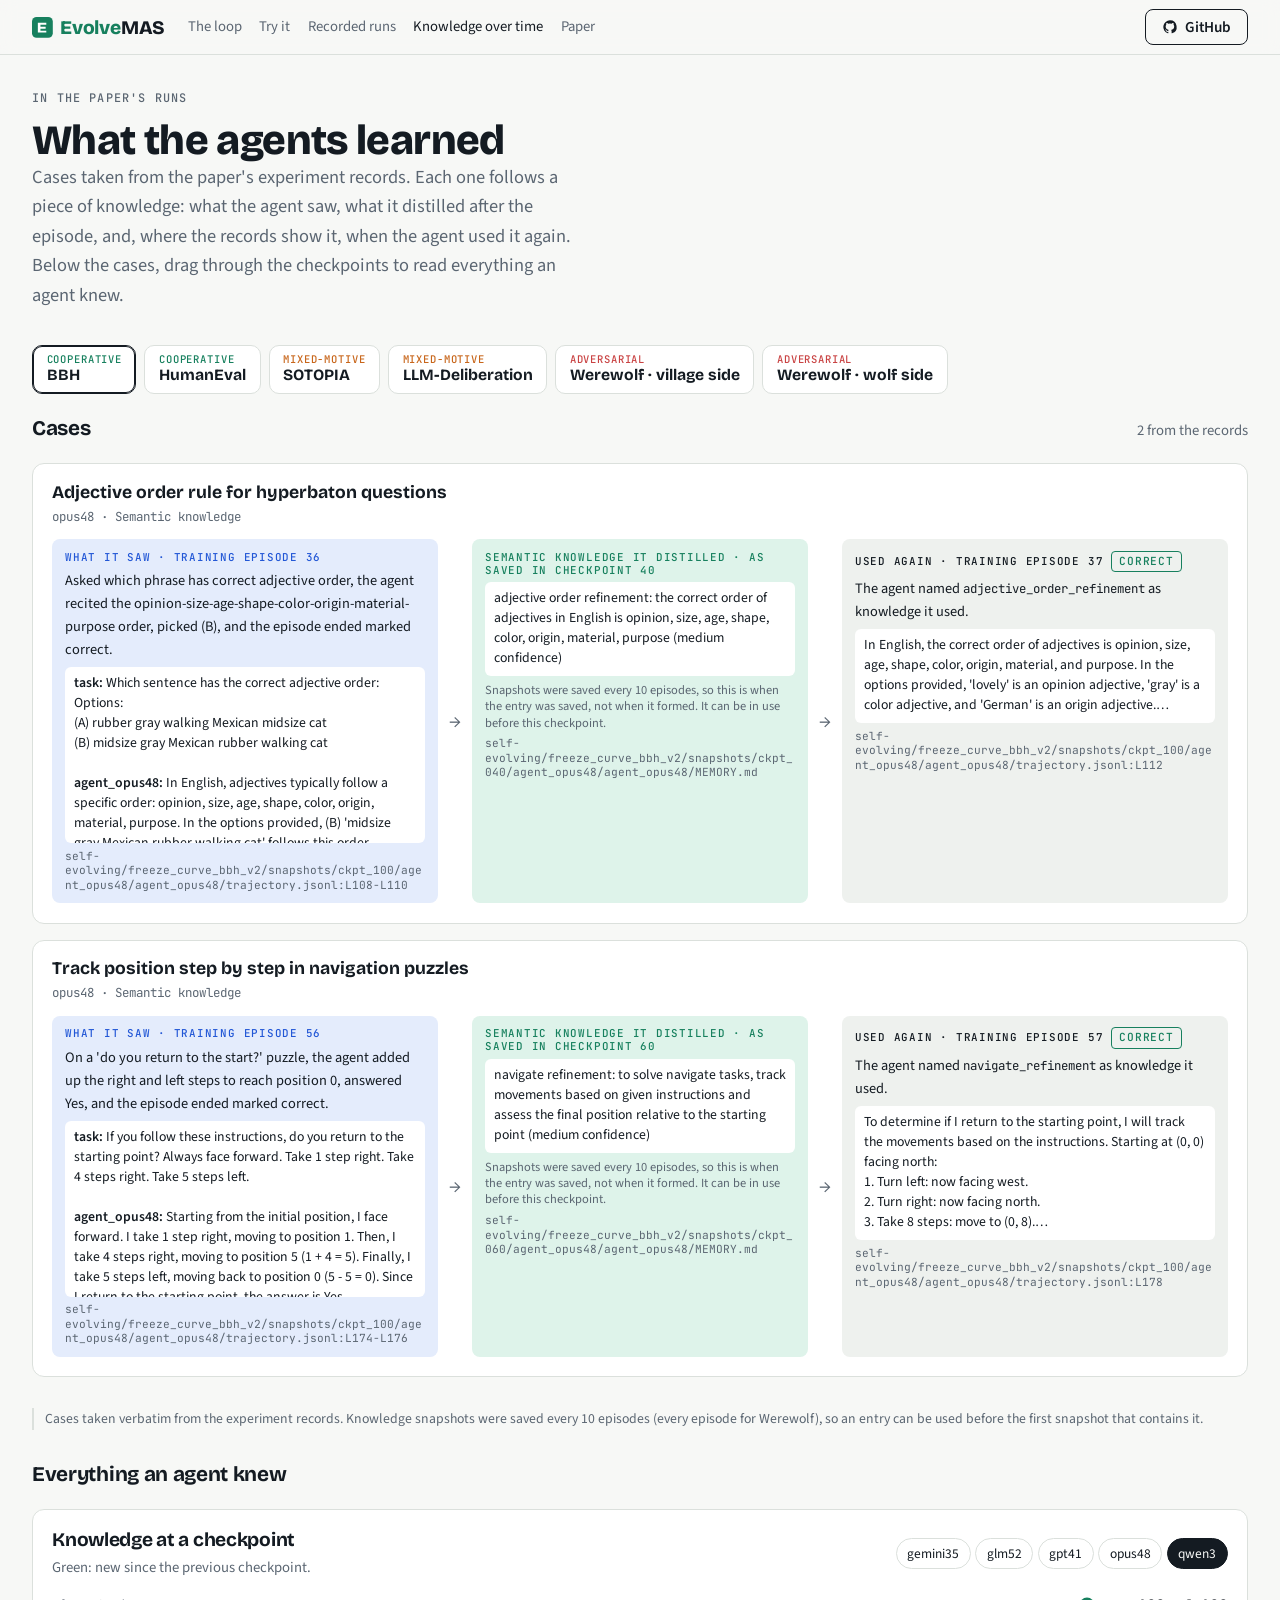
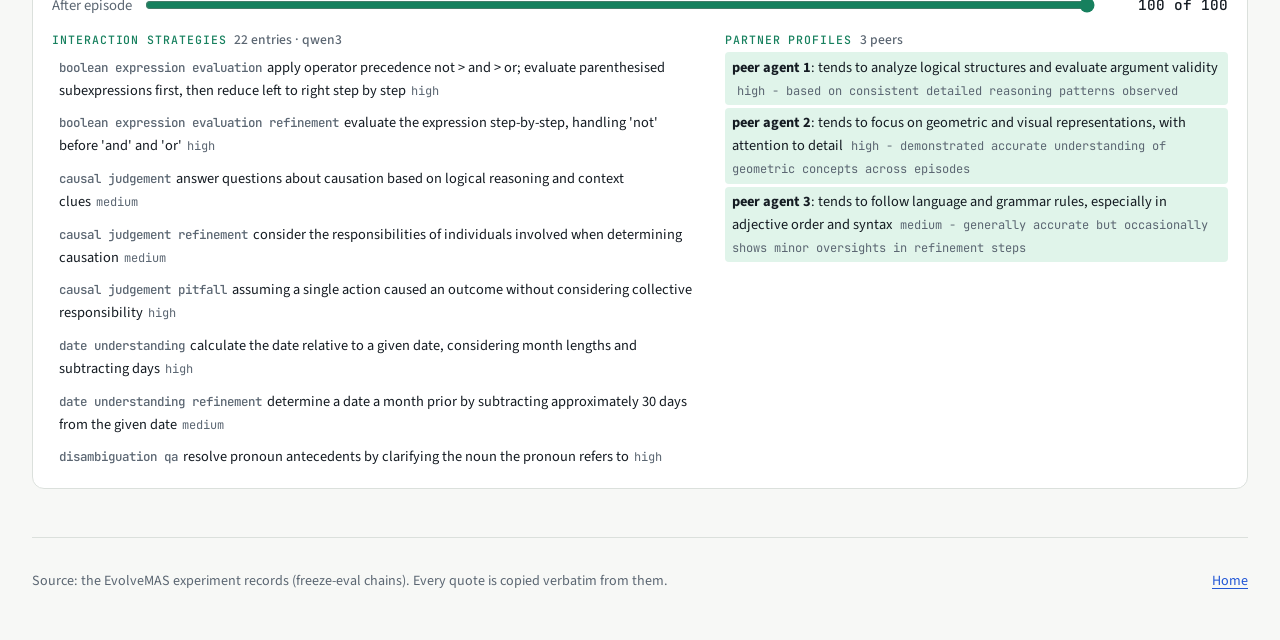
==== commit 5cdb620a: "Fix the homepage integration code, describe memory resets accurately, clarify checkpoint timing on c" ====
--- a/docs/longrun.html
+++ b/docs/longrun.html
@@ -140,11 +140,13 @@
     var ks = chain._ckpts, agents = Object.keys(chain.knowledge[ks[ks.length - 1]] || {});
     var h = '';
     var mine = cases.filter(function (c) { return c.setting === chain.id; });
-    h += '<div class="section-h"><h2>Cases</h2><span class="sub" style="margin:0">' + mine.length + ' from the records</span></div>';
-    h += mine.length ? '<div class="cases">' + mine.map(caseCard).join("") + '</div>' : '<div class="card empty">The records for this setting have no case that is clear enough to show. The knowledge itself is below.</div>';
+    if (mine.length) {
+      h += '<div class="section-h"><h2>Cases</h2><span class="sub" style="margin:0">' + mine.length + ' from the records</span></div>';
+      h += '<div class="cases">' + mine.map(caseCard).join("") + '</div>';
+    }
     if (mine.length && casesNote) h += '<p class="note">' + esc(casesNote) + '</p>';
     if (chain.note) h += '<p class="note">' + esc(chain.note) + '</p>';
-    h += '<div class="section-h" style="margin-top:1rem"><h2>Everything an agent knew</h2></div>';
+    h += '<div class="section-h"' + (mine.length ? ' style="margin-top:1rem"' : '') + '><h2>Everything an agent knew</h2></div>';
     h += '<div class="card"><div class="ctl"><div><h2>Knowledge at a checkpoint</h2><p class="sub" style="margin:0">Green: new since the previous checkpoint.</p></div>' +
       '<div class="picker" id="picker">' + agents.map(function (a) { return '<button type="button" data-a="' + esc(a) + '" aria-pressed="' + (a === agent) + '">' + esc(label(a)) + '</button>'; }).join("") + '</div></div>' +
       '<div class="slider" style="margin-top:0.9rem"><label for="pos" class="sub" style="margin:0">After episode</label><input type="range" id="pos" min="0" max="' + (ks.length - 1) + '" value="' + idx + '"><output id="posout"></output></div>' +
@@ -163,8 +165,10 @@
       (lf.what_happened ? '<p>' + esc(lf.what_happened) + '</p>' : '') +
       '<div class="quote">' + (lf.excerpt || []).map(function (x) { return (x.speaker ? '<b>' + esc(x.speaker) + ':</b> ' : '') + esc(x.text); }).join("\n\n") + '</div>' +
       (lf.source ? '<span class="src">' + esc(lf.source) + '</span>' : '') + '</div>';
-    var learned = '<div class="step learned"><span class="lbl">' + kindName + ' it distilled' + (k.first_seen_checkpoint != null ? " · first in the snapshot after episode " + k.first_seen_checkpoint : "") + '</span>' +
-      '<div class="quote">' + esc(k.text) + '</div>' + (k.source ? '<span class="src">' + esc(k.source) + '</span>' : '') + '</div>';
+    var learned = '<div class="step learned"><span class="lbl">' + kindName + ' it distilled' + (k.first_seen_checkpoint != null ? " · as saved in checkpoint " + k.first_seen_checkpoint : "") + '</span>' +
+      '<div class="quote">' + esc(k.text) + '</div>' +
+      (k.first_seen_checkpoint != null && c.setting !== "werewolf_wolf" && c.setting !== "werewolf_village" ? '<p class="src" style="font-family:var(--font-body);font-size:0.78rem">Snapshots were saved every 10 episodes, so this is when the entry was saved, not when it formed. It can be in use before this checkpoint.</p>' : '') +
+      (k.source ? '<span class="src">' + esc(k.source) + '</span>' : '') + '</div>';
     var used = u ? '<div class="step used"><span class="lbl">Used again · training episode ' + esc(u.episode) + ' <span class="pill ' + (u.outcome === "correct" || u.outcome === "passed" ? "ok" : "no") + '">' + esc(u.outcome) + '</span></span>' +
       '<p>The agent named <code>' + esc((u.skill_invoked || []).join(", ")) + '</code> as knowledge it used.</p>' +
       '<div class="quote">' + esc(u.excerpt) + '</div>' + (u.source ? '<span class="src">' + esc(u.source) + '</span>' : '') + '</div>' : '';
